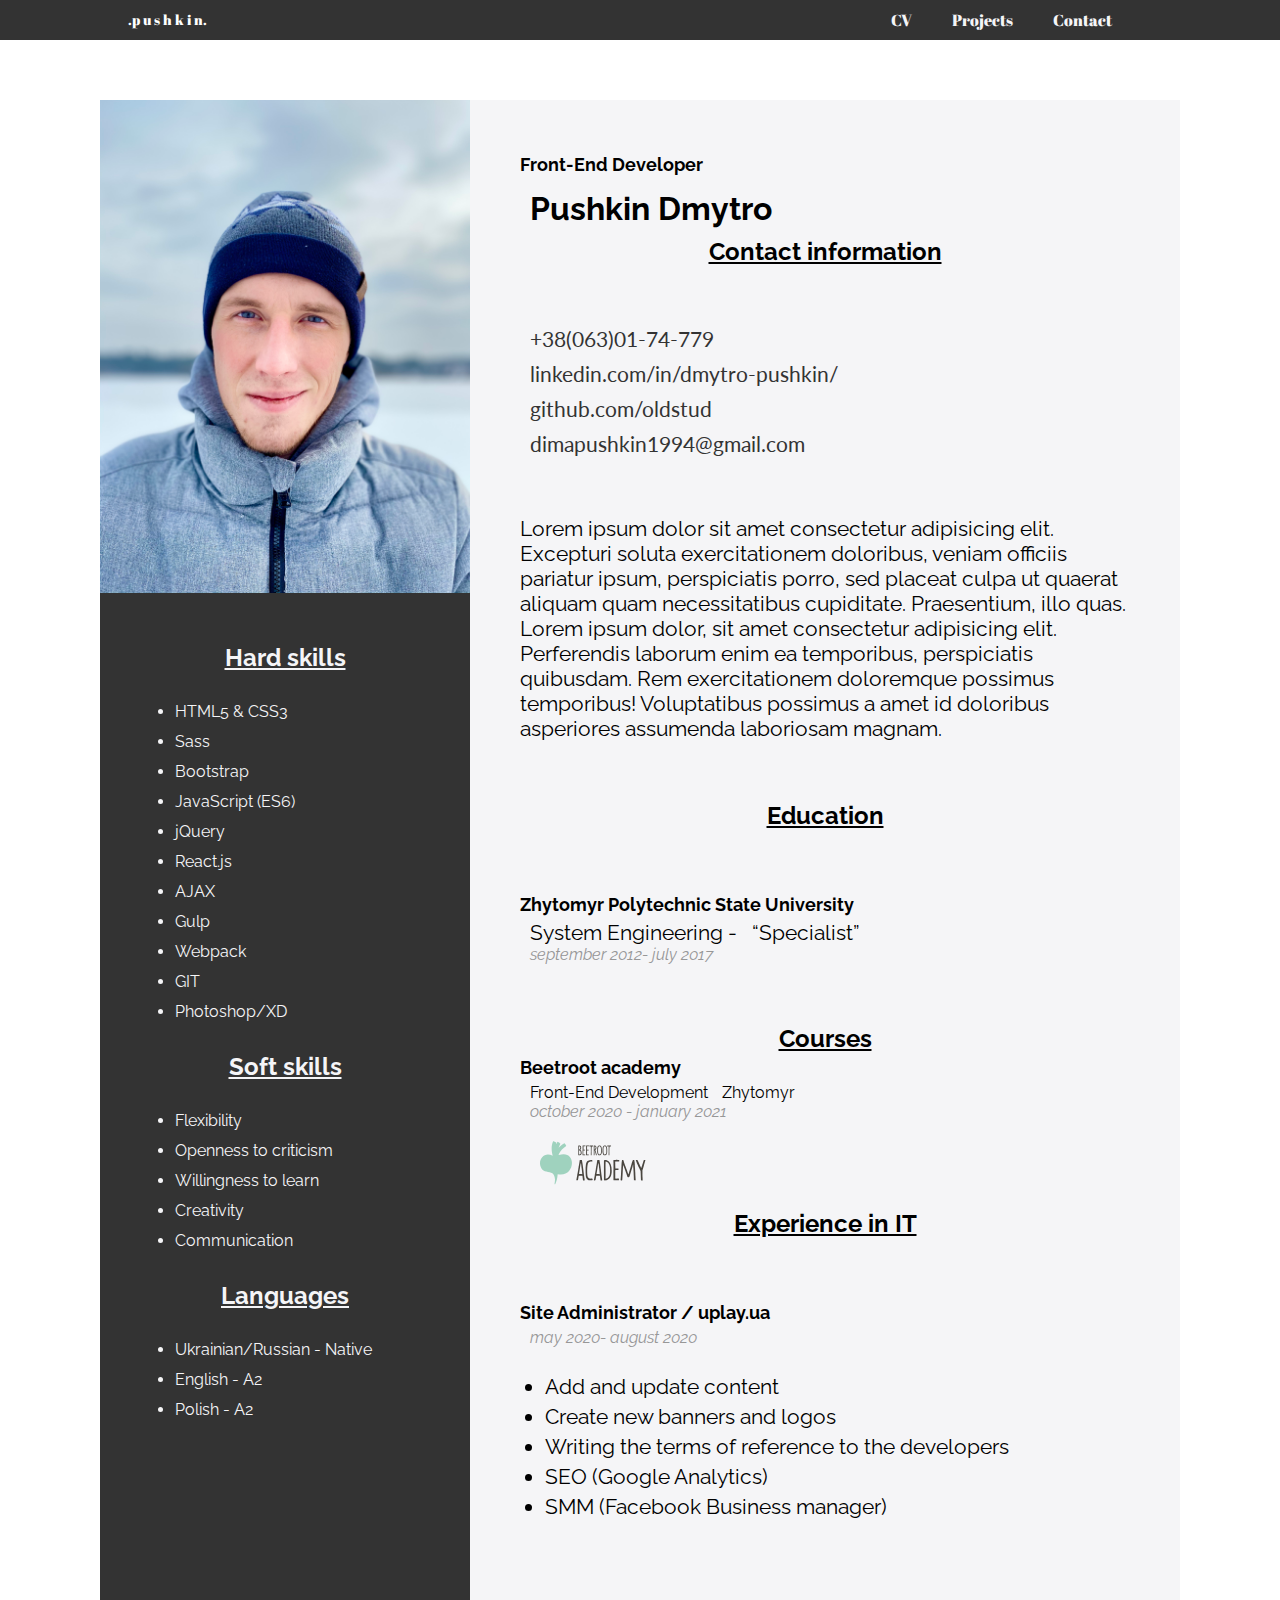
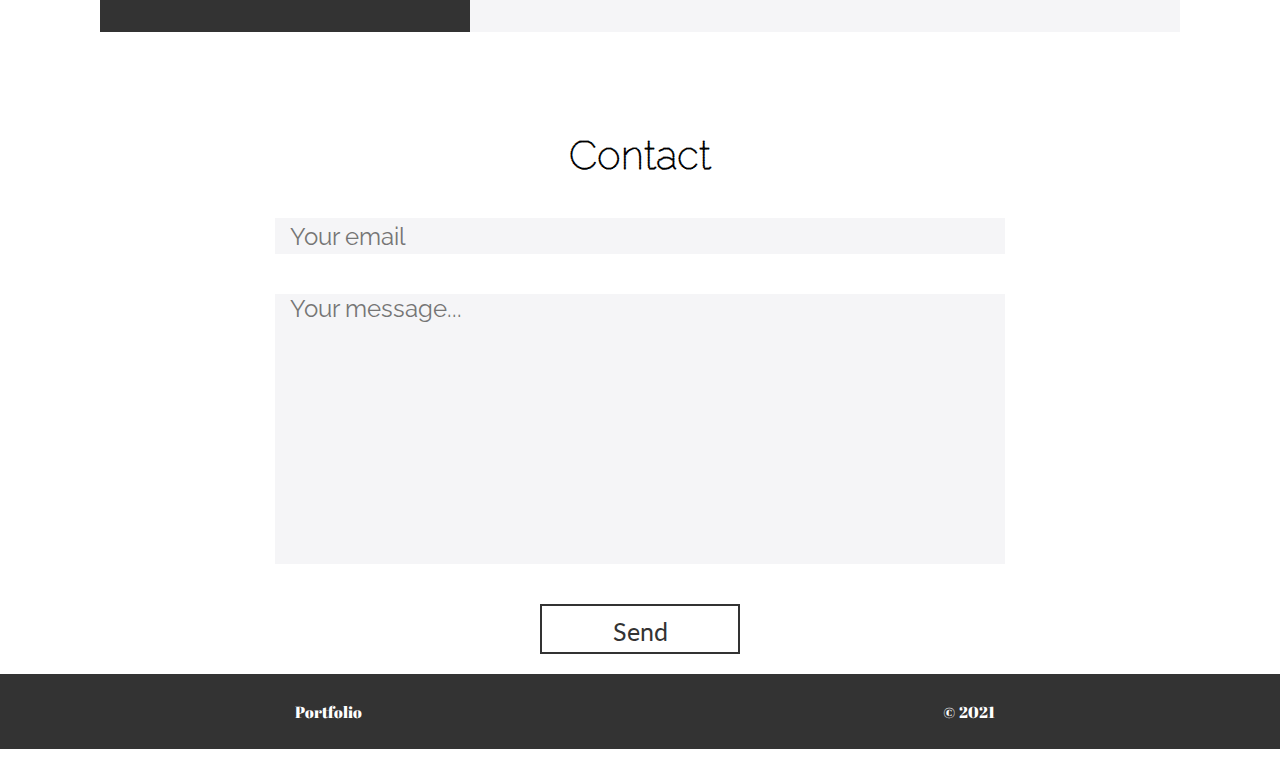
==== index.html @ aed8c4df "small update" ====
<!DOCTYPE html>
<html lang="en">

<head>
    <meta charset="UTF-8">
    <meta name="viewport" content="width=device-width, initial-scale=1.0">
    <link rel="stylesheet" href="./styles/styles.css">
    <link rel="stylesheet" href="./styles/adaptive.css">
    <link rel="preconnect" href="https://fonts.gstatic.com">
    <link
        href="https://fonts.googleapis.com/css2?family=Abril+Fatface&family=Raleway+Dots&family=Raleway:wght@400;500;700&family=Lato&family=Imbue:wght@500&display=swap"
        rel="stylesheet">

    <link rel="icon" type="image/png" sizes="16x16" href="img/favicon.png">
    <link rel="stylesheet" href="https://use.fontawesome.com/releases/v5.6.1/css/all.css"
        integrity="sha384-gfdkjb5BdAXd+lj+gudLWI+BXq4IuLW5IT+brZEZsLFm++aCMlF1V92rMkPaX4PP" crossorigin="anonymous">


    <title>Portfolio poject by Pushkin</title>
</head>

<body>

    <header id="header">
        <a href="#header" id="header__logo">.p u s h k i n.</a>

        <nav id="header__navigation">
            <a href="#cv" class="nav">CV</a>
            <a href="javascript:void(0)" id="project_link" class="nav">Projects</a>
            <a href="#message" class="nav">Contact</a>
        </nav>
    </header>

    <main>
        <div id="wrap_projects">
            <div id="modal_projects">
                <i class="fas fa-times" id="close_icon"></i>
                <div class="slideshow-container">

                    <!-- Full-width images with number and caption text -->
                    <div class="mySlides fade">
                        <div class="numbertext">1 / 3</div>
                        <a href="filmoogle.blabla">
                            <div class="slide_wrap first_sl"><span id="filmoogle">FILMOOGLE</span></div>
                        </a>
                        <div class="text">Tags: Html,CSS,JavaScript,AJAX</div>
                    </div>

                    <div class="mySlides fade">
                        <div class="numbertext">2 / 3</div>
                        <div class="slide_wrap">Coming soon</div>
                        <div class="text">Tags: React.js</div>
                    </div>

                    <div class="mySlides fade">
                        <div class="numbertext">3 / 3</div>
                        <div class="slide_wrap">Coming soon</div>
                        <div class="text">Tags: React.js</div>
                    </div>

                    <!-- Next and previous buttons -->
                    <a class="prev" onclick="plusSlides(-1)">&#10094;</a>
                    <a class="next" onclick="plusSlides(1)">&#10095;</a>
                </div>
                <br>

                <!-- The dots/circles -->
                <div style="text-align:center">
                    <span class="dot" onclick="currentSlide(1)"></span>
                    <span class="dot" onclick="currentSlide(2)"></span>
                    <span class="dot" onclick="currentSlide(3)"></span>
                </div>
            </div>
        </div>
        <div class="wrap">
            <div class="wrap__left">
                <img src="/img/main_photo_winter.JPG" alt="my_photo" id="main_photo">
                <div class="wrap__skill_container">
                    <h3>Hard skills</h3>
                    <ul>
                        <li>HTML5 & CSS3</li>
                        <li>Sass</li>
                        <li>Bootstrap</li>
                        <li>JavaScript (ES6)</li>
                        <li>jQuery</li>
                        <li>React.js</li>
                        <li>AJAX</li>
                        <li>Gulp</li>
                        <li>Webpack</li>
                        <li>GIT</li>
                        <li>Photoshop/XD</li>
                    </ul>
                    <h3>Soft skills</h3>
                    <ul>
                        <li>Flexibility</li>
                        <li>Openness to criticism</li>
                        <li>Willingness to learn</li>
                        <li>Creativity</li>
                        <li>Communication</li>
                    </ul>
                    <h3>Languages</h3>
                    <ul>
                        <li>Ukrainian/Russian - Native</li>
                        <li>English - A2</li>
                        <li>Polish - A2</li>
                    </ul>
                </div>
            </div>
            <div class="wrap__right" id="cv">
                <h4>Front-End Developer</h4>
                <h1>Pushkin Dmytro</h1>
                <h3>Contact information</h3>
                <div class="right_container">
                    <a href="tel: +380630174779>"><i class="fas fa-phone"></i> +38(063)01-74-779</a>
                    <a href="https://www.linkedin.com/in/dmytro-pushkin/"><i class="fab fa-linkedin"></i>
                        linkedin.com/in/dmytro-pushkin/</a>
                    <a href="https://github.com/oldstud"><i class="fab fa-github"></i> github.com/oldstud</a>
                    <a href="mailto:dimapushkin1994@gmail.com"><i class="far fa-envelope"></i>
                        dimapushkin1994@gmail.com</a>
                </div>
                <div class="right_container">Lorem ipsum dolor sit amet consectetur adipisicing elit. Excepturi
                    soluta exercitationem doloribus, veniam officiis pariatur ipsum, perspiciatis porro, sed placeat
                    culpa ut quaerat aliquam quam necessitatibus cupiditate. Praesentium, illo quas. Lorem ipsum dolor,
                    sit amet consectetur adipisicing elit. Perferendis laborum enim ea temporibus, perspiciatis
                    quibusdam. Rem exercitationem doloremque possimus temporibus! Voluptatibus possimus a amet id
                    doloribus asperiores assumenda laboriosam magnam.
                </div>
                <h3>Education</h3>
                <div class="right_container">
                    <h4>Zhytomyr Polytechnic State University</h4>
                    <span>System Engineering -</span>
                    <span>“Specialist”</span>
                    <span class="grey_italic">september 2012- july 2017</span>

                </div>
                <h3>Courses</h3>
                <div class="right_italic">
                    <h4>Beetroot academy</h4>
                    <span>Front-End Development</span>
                    <span>Zhytomyr</span>
                    <span class="grey_italic">october 2020 - january 2021 </span>
                    <img src="/img/academy_logo.svg" id="academy_logo" alt="academy_logo">
                </div>
                <h3>Experience in IT</h3>
                <div class="right_container">
                    <h4>Site Administrator / uplay.ua</h4>
                    <span class="grey_italic">may 2020- august 2020</span>
                    <ul>
                        <li>Add and update content</li>
                        <li>Create new banners and logos</li>
                        <li>Writing the terms of reference to the developers</li>
                        <li>SEO (Google Analytics)</li>
                        <li>SMM (Facebook Business manager)</li>
                    </ul>


                </div>
            </div>


        </div>
        <div class="wrap contact_info" id="contact">
            <h2 id="message">Contact</h2>
            <form id="my-form" action="https://formspree.io/f/xbjpwdgb" method="POST">
                <input type="email" name="email" placeholder="Your email">
                <textarea name="message" cols="30" rows="10" placeholder="Your message..."></textarea>
                <button id="my-form-button">Send</button>
                <p id="my-form-status"></p>
            </form>
        </div>
    </main>
    <footer><span>Portfolio</span> <span>© 2021</span></footer>
    <script src="main_script.js"></script>
    <script src="modal_window.js"></script>
    <script src="slider.js"></script>
</body>

</html>
---- styles/styles.css ----
*{
    padding: 0;
    margin: 0;
    box-sizing: border-box;
    
}
html, body {
    height:100%;
    width: 100%;
    scroll-behavior: smooth;
    
}

/* default options: */
button{
	background: none;
	color: inherit;
	border: none;
	padding: 0;
	font: inherit;
	cursor: pointer;    
	outline: inherit;
}
.right_container>a{
    font-family: 'Lato', sans-serif;
    width: fit-content;
    margin: 10px;
}
.right_container>a:hover{
    transform: scale(1.1);
}
a{
    display: block;
    text-decoration: none;
    color: #333333;
}

/* font-family: 'Abril Fatface', cursive;
font-family: 'Raleway', sans-serif;
font-family: 'Raleway Dots', cursive; */



/* header */
#header{
    position: fixed;
    width: 100%;
    height: 40px;
    background-color: #333333;
    display: flex;
    justify-content: space-between;
    font-family: 'Abril Fatface', cursive;
    color: #f5f5f7;
}
#header__logo{
    margin-left: 10%;
   height: 40px;
    line-height: 40px;
    font-size: 14px;
    color: #ffffff;
}
#header__navigation{
    display: flex;
    justify-content: space-around;
    align-items: center;
    color:#ffffff ;
    display: flex;
    padding-right: 10%;
}
.nav{
    padding-right: 40px;
    color: #f5f5f7;
}
.nav:hover{
    color: #ffffff;
}

/* main */
main{
    min-height: 100%;
  font-family: 'Raleway', sans-serif;
}
#main_photo{
    max-width:370px;
}

.wrap{
    width: 100%;
 padding: 100px 100px 0 100px;
    display: flex;
  
}
.wrap__left{
    display: flex;
    flex-direction: column;
    background-color: #333333;
    color: #f5f5f7;
}
.wrap__skill_container{
    padding: 50px; 
}
h3{
    font-size: 24px;
    text-align: center;
    text-decoration: underline;
}
ul{
   margin: 25px;
 line-height: 30px;
}
.wrap__right{
    background-color: #f5f5f7;
    width: 100%;
    padding: 50px;
}
h1{
    margin: 10px;
}
h4{
    font-size: 18px;
    line-height: 30px;
}
.right_container{
    margin-top:  60px;
    margin-bottom:  60px;
    font-size: 21px;
}
.grey_italic{
    color: #979797;
    font-style: italic;
    display: block;
    font-size: 16px;
}
span{
    margin-left: 10px;
}
#academy_logo{
    margin:20px;
}
h2{
    font-family: 'Raleway Dots', cursive; 
    font-size: 40px;
}
.contact_info{
    display: flex;
    flex-direction: column;
    justify-content: flex-start;
    align-items: center;
}
#my-form{
    display: flex;
    flex-direction: column;
    width: 75%;
}
input[type="email"],textarea{
    border: none; 
    background: #f5f5f7;
    outline: none; 
    color: #333333; 
    font-size: 24px;
    }
input[type="email"],textarea::placeholder{
        padding-left: 15px;
        font-family: 'Raleway', sans-serif;
    }
input[type="email"]{
    margin:40px 40px 0 40px;
    height: 36px;
}

textarea {
    margin: 40px;   
    resize: none;
 }
 
 button{    
    margin: 0 auto 20px auto;
    width: 200px;
    height: 50px;
    line-height: 50px;
    font-size: 25px;
    font-family: 'Lato', sans-serif;
     border: 2px solid #333333;
    z-index: 55;
    color:#333333;
   position: relative;
    
 }
 button:after{
    position: absolute;
    content: "";
    top: 0;
    left: 0;
    width: 0;
    height: 100%;
    background: #006400;
    transition: all .35s;
    z-index: -5;
  }
  button:hover{
      color: #f2f2f2;
  }
  button:hover:after{
    width: 101%;
   
  }
 /* modal */
 #wrap_projects{
    display: none;
    position: fixed;
    width: 100%;
    height: 100%;
    background-color: rgba(0, 0, 0, 0.9);
    overflow: hidden;
 }

 .fa-times{
     position: absolute;
     right: -40px;
     top: -40px;
     align-self: flex-end;
     font-size: 36px;
     color: #ffffff;    
 }
 #close_icon:hover{
     transform: scale(1.2);
 }
 #modal_projects{
     position: relative;
     margin:10% 20% auto 20%;
     
     max-width: 900px;
     min-height: 300px;  
 }

 /* slider styles */

  /* Slideshow container */
.slideshow-container {
    max-width: 800px;
    position: relative;
    margin: auto;
  }
  
  /* Hide the images by default */
  .mySlides {
    display: none;
  }
  
  /* Next & previous buttons */
  .prev, .next {
    cursor: pointer;
    position: absolute;
    top: 50%;
    width: auto;
    margin-top: -22px;
    padding: 16px;
    color: white;
    font-weight: bold;
    font-size: 18px;
    transition: 0.6s ease;
    border-radius: 0 3px 3px 0;
    user-select: none;
  }
  
  /* Position the "next button" to the right */
  .next {
    right: 0;
    border-radius: 3px 0 0 3px;
  }
  
  /* On hover, add a black background color with a little bit see-through */
  .prev:hover, .next:hover {
    background-color: rgba(0,0,0,0.8);
  }
  
  /* Caption text */
  .text {
    color: #f2f2f2;
    font-size: 15px;
    padding: 8px 12px;
    position: absolute;
    bottom: 8px;
    width: 100%;
    text-align: center;
  }
  
  /* Number text (1/3 etc) */
  .numbertext {
    color: #f2f2f2;
    font-size: 12px;
    padding: 8px 12px;
    position: absolute;
    top: 0;
  }
  
  /* The dots/bullets/indicators */
  .dot {
    cursor: pointer;
    height: 15px;
    width: 15px;
    margin: 0 2px;
    background-color: #bbb;
    border-radius: 50%;
    display: inline-block;
    transition: background-color 0.6s ease;
  }
  
  .active, .dot:hover {
    background-color: #717171;
  }
  
  /* Fading animation */
  .fade {
    -webkit-animation-name: fade;
    -webkit-animation-duration: 1.5s;
    animation-name: fade;
    animation-duration: 1.5s;
  }
  
  @-webkit-keyframes fade {
    from {opacity: .4}
    to {opacity: 1}
  }
  
  @keyframes fade {
    from {opacity: .4}
    to {opacity: 1}
  }
  .slide_wrap{
      display: flex;
      justify-content: center;
      align-items: center;
      width: 100%;
      height: 300px;
      background-color: salmon;
      font-family: 'Raleway Dots', cursive;
      font-size: 36px;
  }
  #filmoogle{
  font-family: 'Imbue', serif;
  color: #ffffff;
  transition: all 1s linear 0s;
 
  
  }
  #filmoogle:hover{
      color: red;
      transform: scale(2);
    
  }

  .first_sl{
      background-color: #000000;
  }

  /* footer */
  footer{
      display: flex;
      justify-content: space-around;
      align-items: center;
width: 100%;
    height: 75px;
    background-color: #333333;
    color: #ffffff;
    font-family: 'Abril Fatface', cursive;
}
---- styles/adaptive.css ----
@media screen and (max-width:975px){
  
    .wrap{
     
       flex-direction: column;
    }
    #main_photo{
        align-self: center;
        padding-top: 10px;
    }
}
@media screen and (max-width:600px){
   .wrap{
       padding:0;
   }
   #header__logo{
       display: none;
   }
   #header{
justify-content: center;
   }
   #header__navigation{
       padding-right: 0;
   }
} 
@media screen and (max-width:390px){
    #main_photo{
        width:100%;
    }
    .right_container>a{
        font-size: 14px;
    }
}
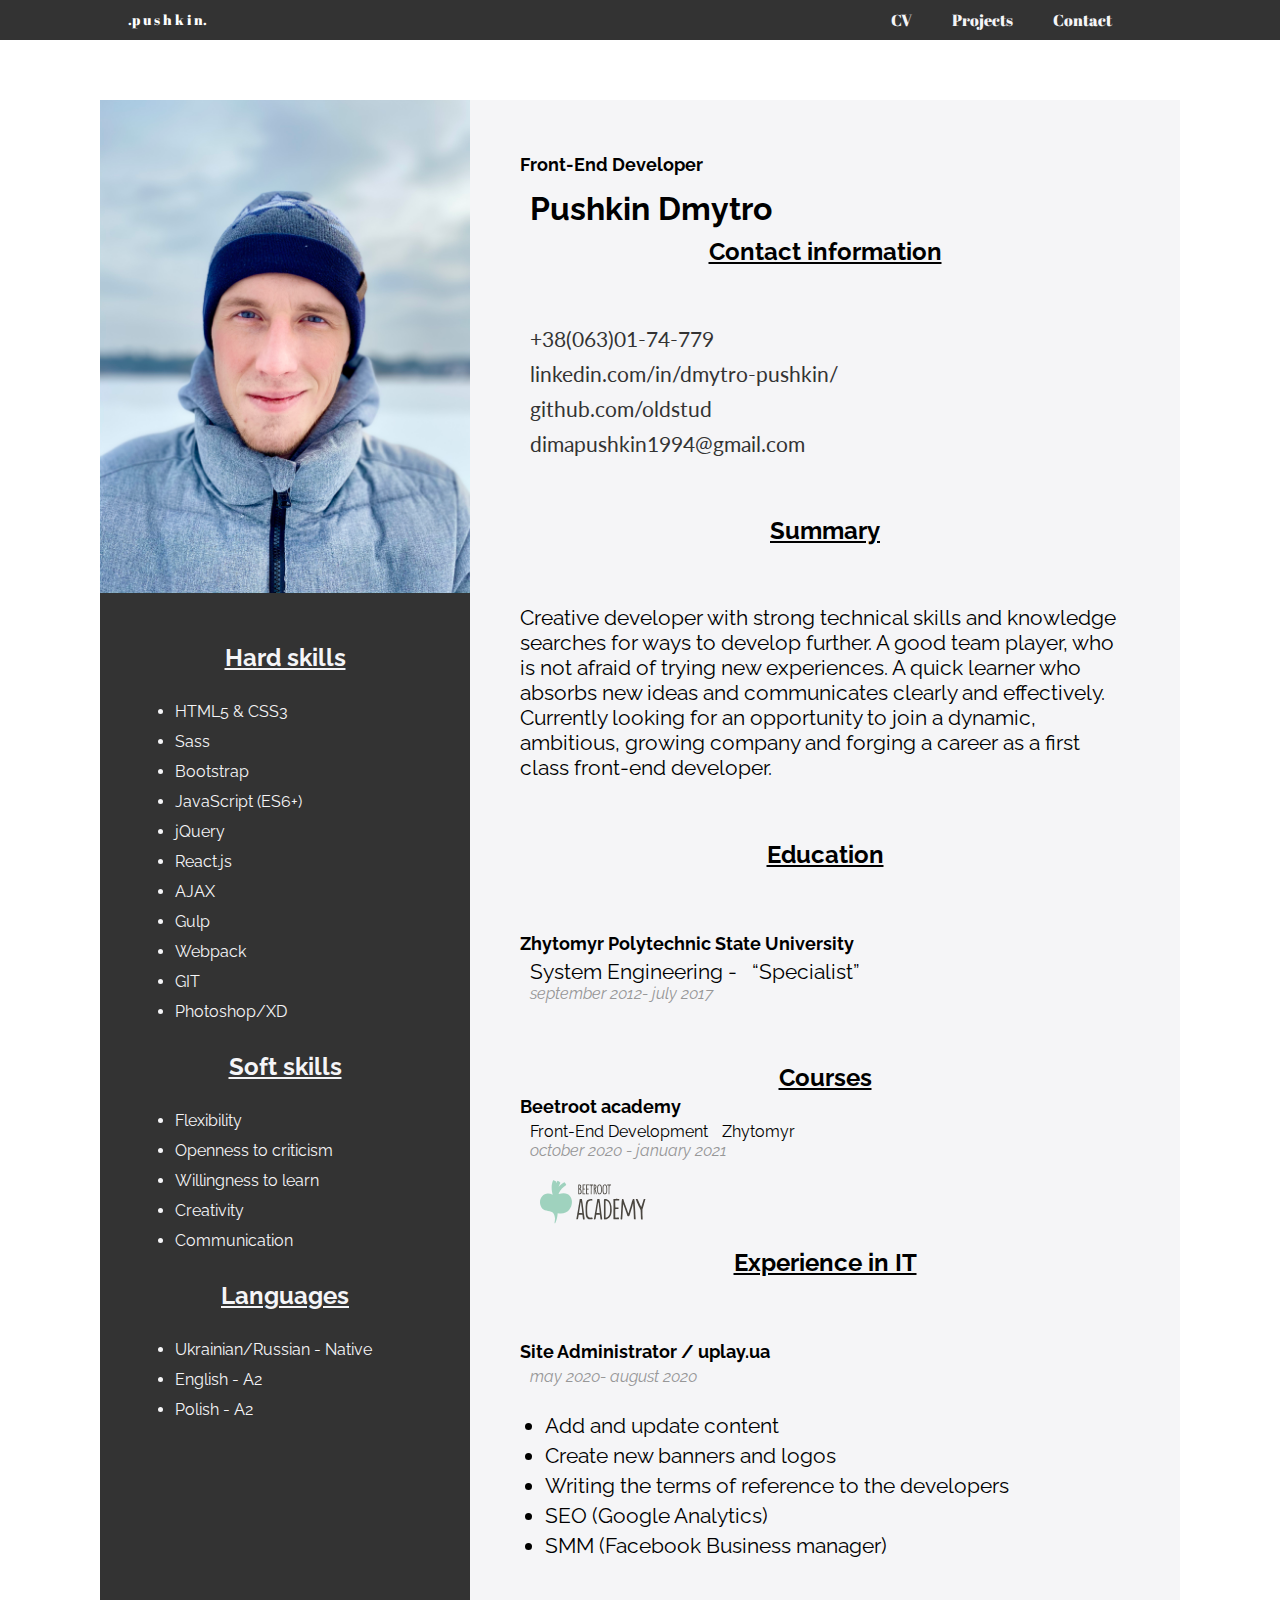
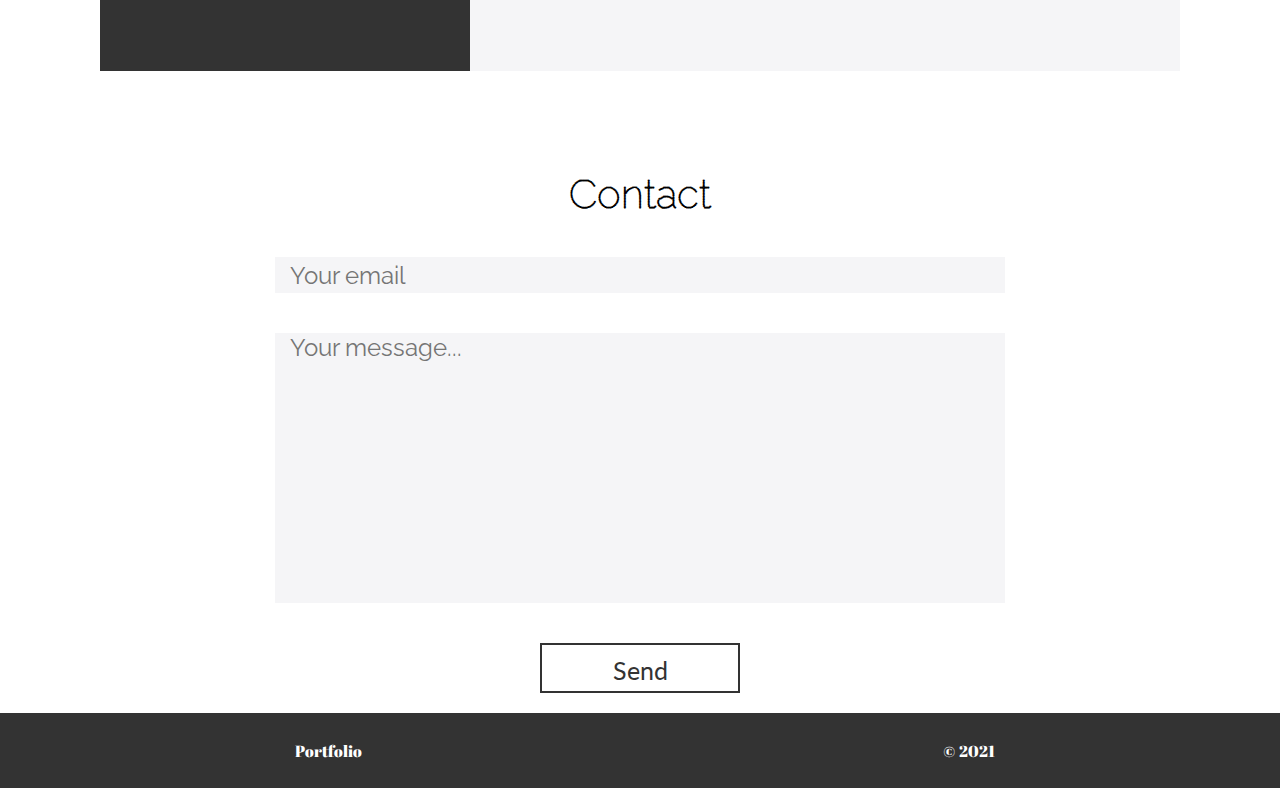
==== commit 80abd113: "add sumary" ====
--- a/index.html
+++ b/index.html
@@ -2,6 +2,15 @@
 <html lang="en">
 
 <head>
+    <!-- Global site tag (gtag.js) - Google Analytics -->
+    <script async src="https://www.googletagmanager.com/gtag/js?id=G-L6M50FFM5T"></script>
+    <script>
+        window.dataLayer = window.dataLayer || [];
+        function gtag() { dataLayer.push(arguments); }
+        gtag('js', new Date());
+
+        gtag('config', 'G-L6M50FFM5T');
+    </script>
     <meta charset="UTF-8">
     <meta name="viewport" content="width=device-width, initial-scale=1.0">
     <link rel="stylesheet" href="./styles/styles.css">
@@ -81,7 +90,7 @@
                         <li>HTML5 & CSS3</li>
                         <li>Sass</li>
                         <li>Bootstrap</li>
-                        <li>JavaScript (ES6)</li>
+                        <li>JavaScript (ES6+)</li>
                         <li>jQuery</li>
                         <li>React.js</li>
                         <li>AJAX</li>
@@ -118,12 +127,13 @@
                     <a href="mailto:dimapushkin1994@gmail.com"><i class="far fa-envelope"></i>
                         dimapushkin1994@gmail.com</a>
                 </div>
-                <div class="right_container">Lorem ipsum dolor sit amet consectetur adipisicing elit. Excepturi
-                    soluta exercitationem doloribus, veniam officiis pariatur ipsum, perspiciatis porro, sed placeat
-                    culpa ut quaerat aliquam quam necessitatibus cupiditate. Praesentium, illo quas. Lorem ipsum dolor,
-                    sit amet consectetur adipisicing elit. Perferendis laborum enim ea temporibus, perspiciatis
-                    quibusdam. Rem exercitationem doloremque possimus temporibus! Voluptatibus possimus a amet id
-                    doloribus asperiores assumenda laboriosam magnam.
+                <h3>Summary</h3>
+                <div class="right_container">Creative developer with strong technical skills and knowledge searches for
+                    ways to develop further.
+                    A good team player, who is not afraid of trying new experiences. A quick learner who absorbs new
+                    ideas and communicates clearly and
+                    effectively. Currently looking for an opportunity to join a dynamic, ambitious, growing
+                    company and forging a career as a first class front-end developer.
                 </div>
                 <h3>Education</h3>
                 <div class="right_container">
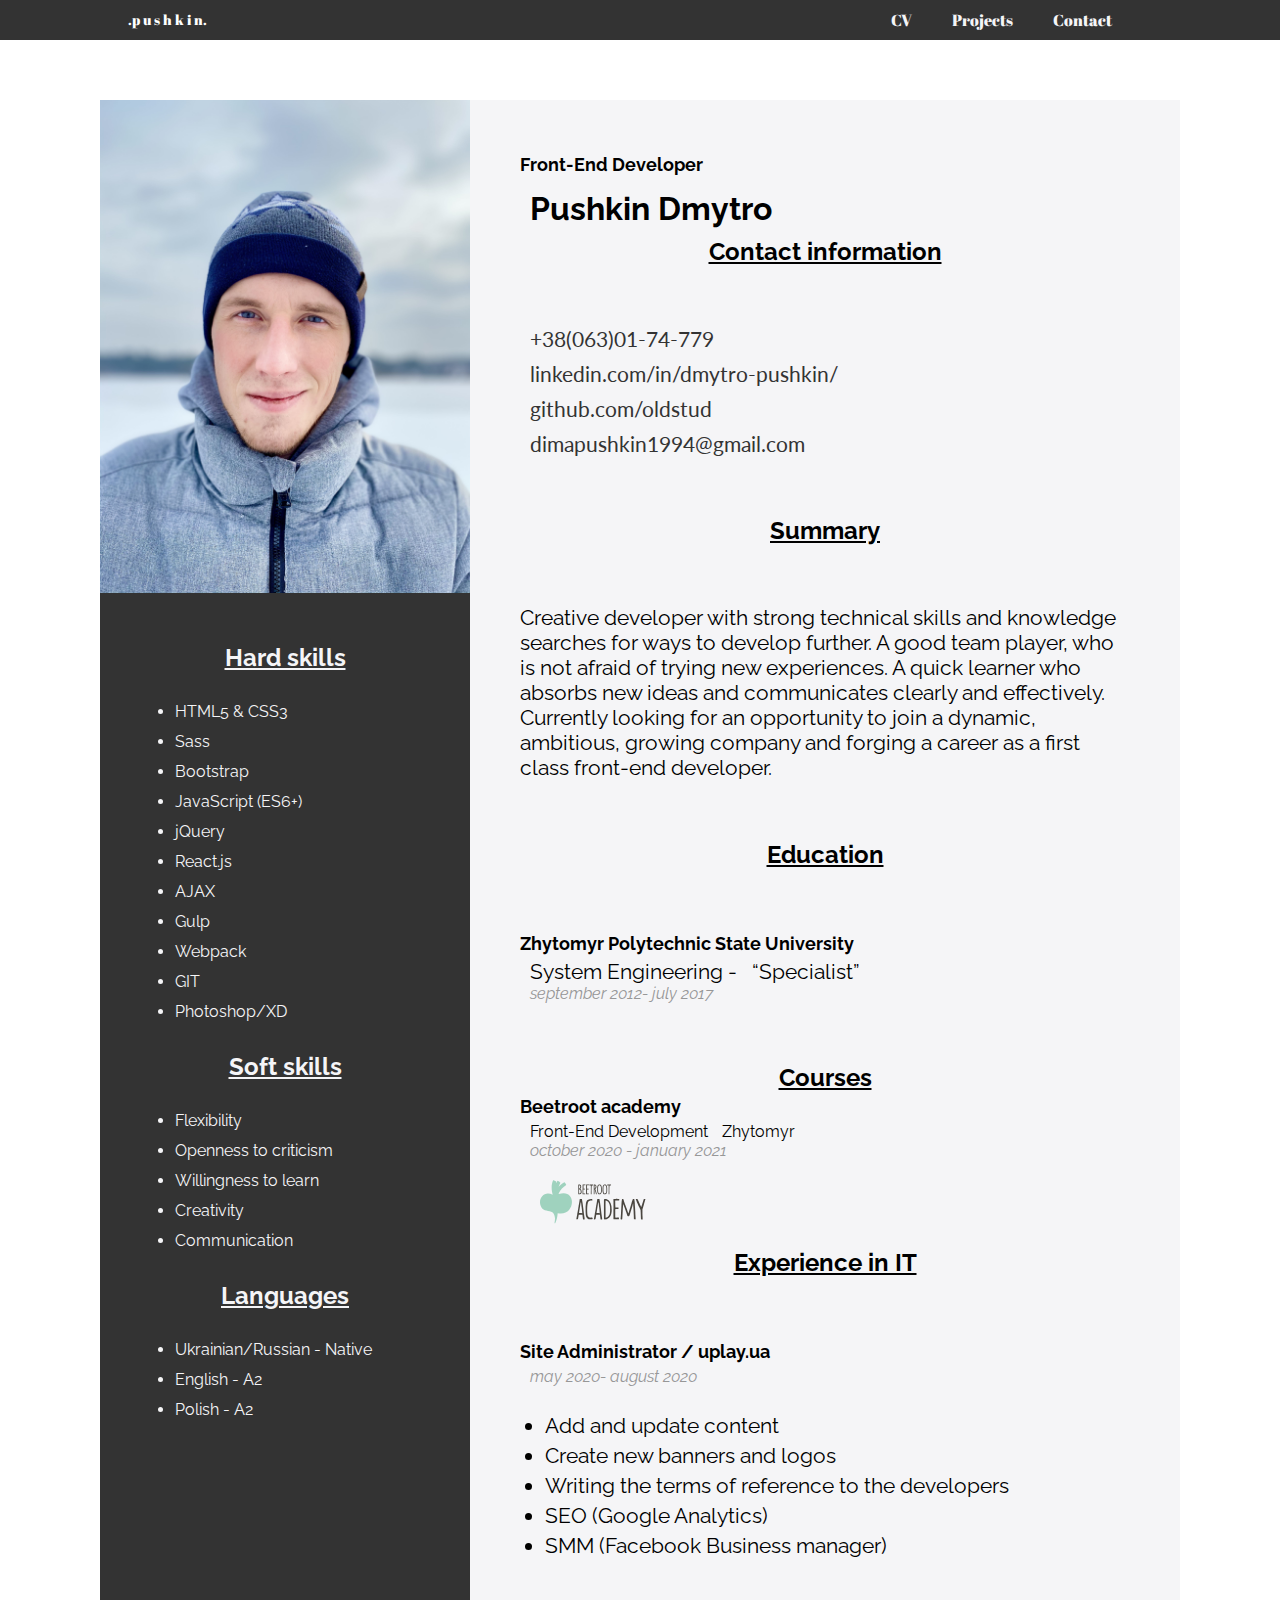
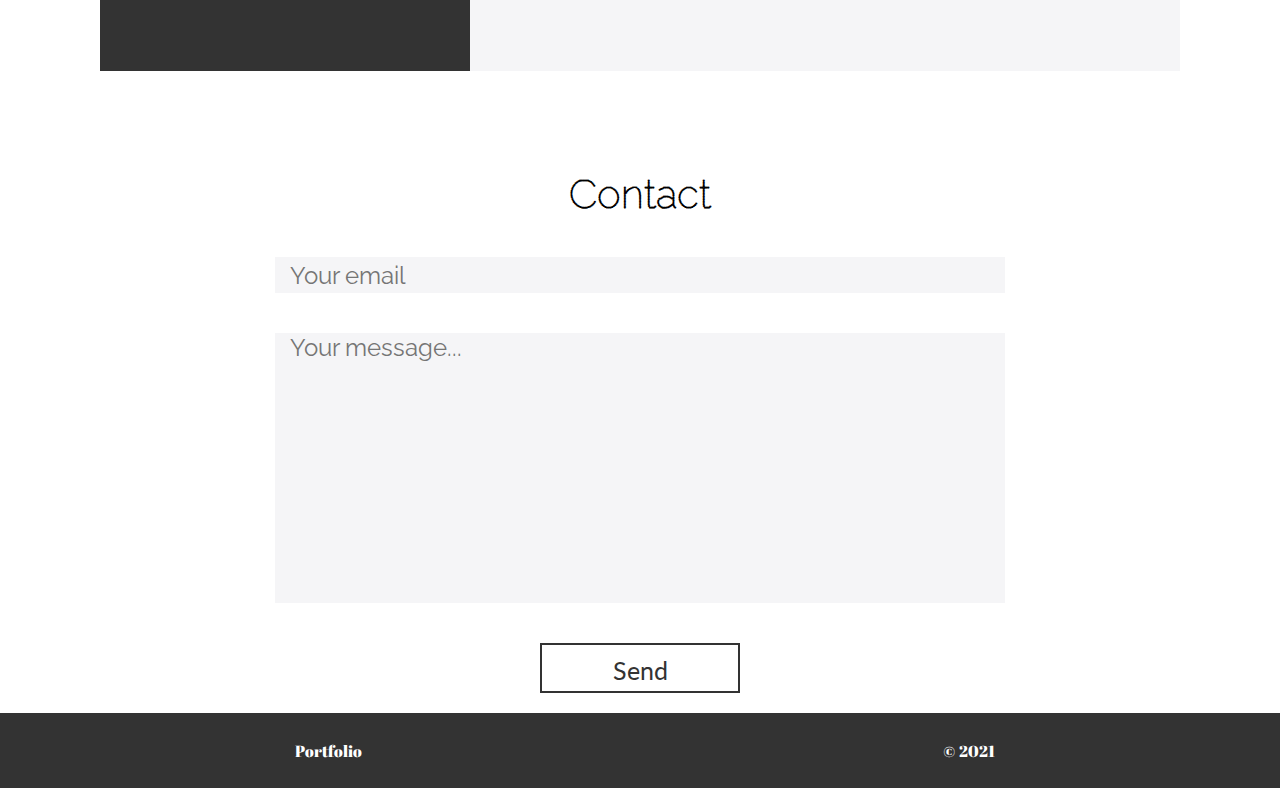
==== commit 2bec42c7: "change projects" ====
--- a/index.html
+++ b/index.html
@@ -48,23 +48,36 @@
 
                     <!-- Full-width images with number and caption text -->
                     <div class="mySlides fade">
-                        <div class="numbertext">1 / 3</div>
-                        <a href="filmoogle.blabla">
+                        <div class="numbertext">1 / 4</div>
+                        <a href="https://oldstud.github.io/profile_app/">
+                            <div class="slide_wrap second_sl"><span id="blog">BLOG.</span></div>
+                        </a>
+                        <div class="text">Tags: React app</div>
+                    </div>
+
+                    <div class="mySlides fade">
+                        <div class="numbertext">2 / 4</div>
+                        <a href="https://oldstud.github.io/digitalproject/">
+                            <div class="slide_wrap third_slide">
+                                Digital Project
+                            </div>
+                        </a>
+                        <div class="text"> Tags:Html,CSS,JavaScript</div>
+                    </div>
+                    <div class="mySlides fade">
+                        <div class="numbertext">3 / 4</div>
+                        <a href="https://oldstud.github.io/task-manager/">
+                            <div class="slide_wrap task">Task Manager ⏰</div>
+                        </a>
+                        <div class="text">Tags: Pure JavaScript</div>
+                    </div>
+
+                    <div class="mySlides fade">
+                        <div class="numbertext">4 / 4</div>
+                        <a href="https://oldstud.github.io/filmoogle.github.io/">
                             <div class="slide_wrap first_sl"><span id="filmoogle">FILMOOGLE</span></div>
                         </a>
                         <div class="text">Tags: Html,CSS,JavaScript,AJAX</div>
-                    </div>
-
-                    <div class="mySlides fade">
-                        <div class="numbertext">2 / 3</div>
-                        <div class="slide_wrap">Coming soon</div>
-                        <div class="text">Tags: React.js</div>
-                    </div>
-
-                    <div class="mySlides fade">
-                        <div class="numbertext">3 / 3</div>
-                        <div class="slide_wrap">Coming soon</div>
-                        <div class="text">Tags: React.js</div>
                     </div>
 
                     <!-- Next and previous buttons -->
@@ -78,6 +91,7 @@
                     <span class="dot" onclick="currentSlide(1)"></span>
                     <span class="dot" onclick="currentSlide(2)"></span>
                     <span class="dot" onclick="currentSlide(3)"></span>
+                    <span class="dot" onclick="currentSlide(4)"></span>
                 </div>
             </div>
         </div>
--- a/styles/styles.css
+++ b/styles/styles.css
@@ -1,7 +1,9 @@
+
 *{
     padding: 0;
     margin: 0;
-    box-sizing: border-box;
+    -webkit-box-sizing: border-box;
+            box-sizing: border-box;
     
 }
 html, body {
@@ -23,11 +25,15 @@
 }
 .right_container>a{
     font-family: 'Lato', sans-serif;
+    width: -webkit-fit-content;
+    width: -moz-fit-content;
     width: fit-content;
     margin: 10px;
 }
 .right_container>a:hover{
-    transform: scale(1.1);
+    -webkit-transform: scale(1.1);
+        -ms-transform: scale(1.1);
+            transform: scale(1.1);
 }
 a{
     display: block;
@@ -47,8 +53,12 @@
     width: 100%;
     height: 40px;
     background-color: #333333;
-    display: flex;
-    justify-content: space-between;
+    display: -webkit-box;
+    display: -ms-flexbox;
+    display: flex;
+    -webkit-box-pack: justify;
+        -ms-flex-pack: justify;
+            justify-content: space-between;
     font-family: 'Abril Fatface', cursive;
     color: #f5f5f7;
 }
@@ -60,9 +70,14 @@
     color: #ffffff;
 }
 #header__navigation{
-    display: flex;
-    justify-content: space-around;
-    align-items: center;
+    display: -webkit-box;
+    display: -ms-flexbox;
+    display: flex;
+    -ms-flex-pack: distribute;
+        justify-content: space-around;
+    -webkit-box-align: center;
+        -ms-flex-align: center;
+            align-items: center;
     color:#ffffff ;
     display: flex;
     padding-right: 10%;
@@ -87,12 +102,19 @@
 .wrap{
     width: 100%;
  padding: 100px 100px 0 100px;
+    display: -webkit-box;
+    display: -ms-flexbox;
     display: flex;
   
 }
 .wrap__left{
-    display: flex;
-    flex-direction: column;
+    display: -webkit-box;
+    display: -ms-flexbox;
+    display: flex;
+    -webkit-box-orient: vertical;
+    -webkit-box-direction: normal;
+        -ms-flex-direction: column;
+            flex-direction: column;
     background-color: #333333;
     color: #f5f5f7;
 }
@@ -142,14 +164,28 @@
     font-size: 40px;
 }
 .contact_info{
-    display: flex;
-    flex-direction: column;
-    justify-content: flex-start;
-    align-items: center;
+    display: -webkit-box;
+    display: -ms-flexbox;
+    display: flex;
+    -webkit-box-orient: vertical;
+    -webkit-box-direction: normal;
+        -ms-flex-direction: column;
+            flex-direction: column;
+    -webkit-box-pack: start;
+        -ms-flex-pack: start;
+            justify-content: flex-start;
+    -webkit-box-align: center;
+        -ms-flex-align: center;
+            align-items: center;
 }
 #my-form{
-    display: flex;
-    flex-direction: column;
+    display: -webkit-box;
+    display: -ms-flexbox;
+    display: flex;
+    -webkit-box-orient: vertical;
+    -webkit-box-direction: normal;
+        -ms-flex-direction: column;
+            flex-direction: column;
     width: 75%;
 }
 input[type="email"],textarea{
@@ -158,6 +194,22 @@
     outline: none; 
     color: #333333; 
     font-size: 24px;
+    }
+textarea::-webkit-input-placeholder{
+        padding-left: 15px;
+        font-family: 'Raleway', sans-serif;
+    }
+textarea::-moz-placeholder{
+        padding-left: 15px;
+        font-family: 'Raleway', sans-serif;
+    }
+textarea:-ms-input-placeholder{
+        padding-left: 15px;
+        font-family: 'Raleway', sans-serif;
+    }
+textarea::-ms-input-placeholder{
+        padding-left: 15px;
+        font-family: 'Raleway', sans-serif;
     }
 input[type="email"],textarea::placeholder{
         padding-left: 15px;
@@ -194,6 +246,8 @@
     width: 0;
     height: 100%;
     background: #006400;
+    -webkit-transition: all .35s;
+    -o-transition: all .35s;
     transition: all .35s;
     z-index: -5;
   }
@@ -216,14 +270,17 @@
 
  .fa-times{
      position: absolute;
-     right: -40px;
+     right: -1px;
      top: -40px;
-     align-self: flex-end;
+     -ms-flex-item-align: end;
+         align-self: flex-end;
      font-size: 36px;
      color: #ffffff;    
  }
  #close_icon:hover{
-     transform: scale(1.2);
+     -webkit-transform: scale(1.2);
+         -ms-transform: scale(1.2);
+             transform: scale(1.2);
  }
  #modal_projects{
      position: relative;
@@ -258,9 +315,14 @@
     color: white;
     font-weight: bold;
     font-size: 18px;
+    -webkit-transition: 0.6s ease;
+    -o-transition: 0.6s ease;
     transition: 0.6s ease;
     border-radius: 0 3px 3px 0;
-    user-select: none;
+    -webkit-user-select: none;
+       -moz-user-select: none;
+        -ms-user-select: none;
+            user-select: none;
   }
   
   /* Position the "next button" to the right */
@@ -303,6 +365,8 @@
     background-color: #bbb;
     border-radius: 50%;
     display: inline-block;
+    -webkit-transition: background-color 0.6s ease;
+    -o-transition: background-color 0.6s ease;
     transition: background-color 0.6s ease;
   }
   
@@ -328,9 +392,15 @@
     to {opacity: 1}
   }
   .slide_wrap{
+      display: -webkit-box;
+      display: -ms-flexbox;
       display: flex;
-      justify-content: center;
-      align-items: center;
+      -webkit-box-pack: center;
+          -ms-flex-pack: center;
+              justify-content: center;
+      -webkit-box-align: center;
+          -ms-flex-align: center;
+              align-items: center;
       width: 100%;
       height: 300px;
       background-color: salmon;
@@ -340,25 +410,54 @@
   #filmoogle{
   font-family: 'Imbue', serif;
   color: #ffffff;
+  -webkit-transition: all 1s linear 0s;
+  -o-transition: all 1s linear 0s;
   transition: all 1s linear 0s;
  
   
   }
   #filmoogle:hover{
       color: red;
-      transform: scale(2);
-    
-  }
-
-  .first_sl{
+      -webkit-transform: scale(2);
+          -ms-transform: scale(2);
+              transform: scale(2);
+  }
+  .task{
+  
+      background-color: 	#3CB371; 
+font-weight: 800;
+      background-size: contain;
+      background-position: center;
+  }
+  .third_slide{
+      background: url(../img/digPro.png);
+  }
+
+  .first_sl{    
       background-color: #000000;
+  }
+  .second_sl{
+      background-image: url(/img/header.jpg);
+      background-position: center;
+      background-color: #bbb;
+      background-repeat: no-repeat;
+      background-size: 100%;
+  }
+  #blog{
+      color: #ffffff;
+      font-size: 48px;
   }
 
   /* footer */
   footer{
+      display: -webkit-box;
+      display: -ms-flexbox;
       display: flex;
-      justify-content: space-around;
-      align-items: center;
+      -ms-flex-pack: distribute;
+          justify-content: space-around;
+      -webkit-box-align: center;
+          -ms-flex-align: center;
+              align-items: center;
 width: 100%;
     height: 75px;
     background-color: #333333;
--- a/styles/adaptive.css
+++ b/styles/adaptive.css
@@ -1,28 +1,44 @@
+
+
 @media screen and (max-width:975px){
-  
+    
     .wrap{
-     
-       flex-direction: column;
+    
+    -webkit-box-orient: vertical;
+    
+    -webkit-box-direction: normal;
+    
+        -ms-flex-direction: column;
+    
+            flex-direction: column;
     }
     #main_photo{
-        align-self: center;
+        -ms-flex-item-align: center;
+            -ms-grid-row-align: center;
+            align-self: center;
         padding-top: 10px;
     }
 }
 @media screen and (max-width:600px){
-   .wrap{
-       padding:0;
-   }
-   #header__logo{
-       display: none;
-   }
-   #header{
-justify-content: center;
-   }
-   #header__navigation{
-       padding-right: 0;
-   }
+.wrap{
+    padding:0;
+}
+#header__logo{
+    display: none;
+}
+#header{
+-webkit-box-pack: center;
+    -ms-flex-pack: center;
+        justify-content: center;
+}
+#header__navigation{
+    padding-right: 0;
+}
+#modal_projects{
+    margin: 15% 10px 0 10px;
+        }
 } 
+
 @media screen and (max-width:390px){
     #main_photo{
         width:100%;
@@ -30,6 +46,15 @@
     .right_container>a{
         font-size: 14px;
     }
+    #filmoogle:hover{
+        
+        -webkit-transform: scale(1.5);
+        
+            -ms-transform: scale(1.5);
+        
+                transform: scale(1.5);
+    
+    }
+  
 }
 
-
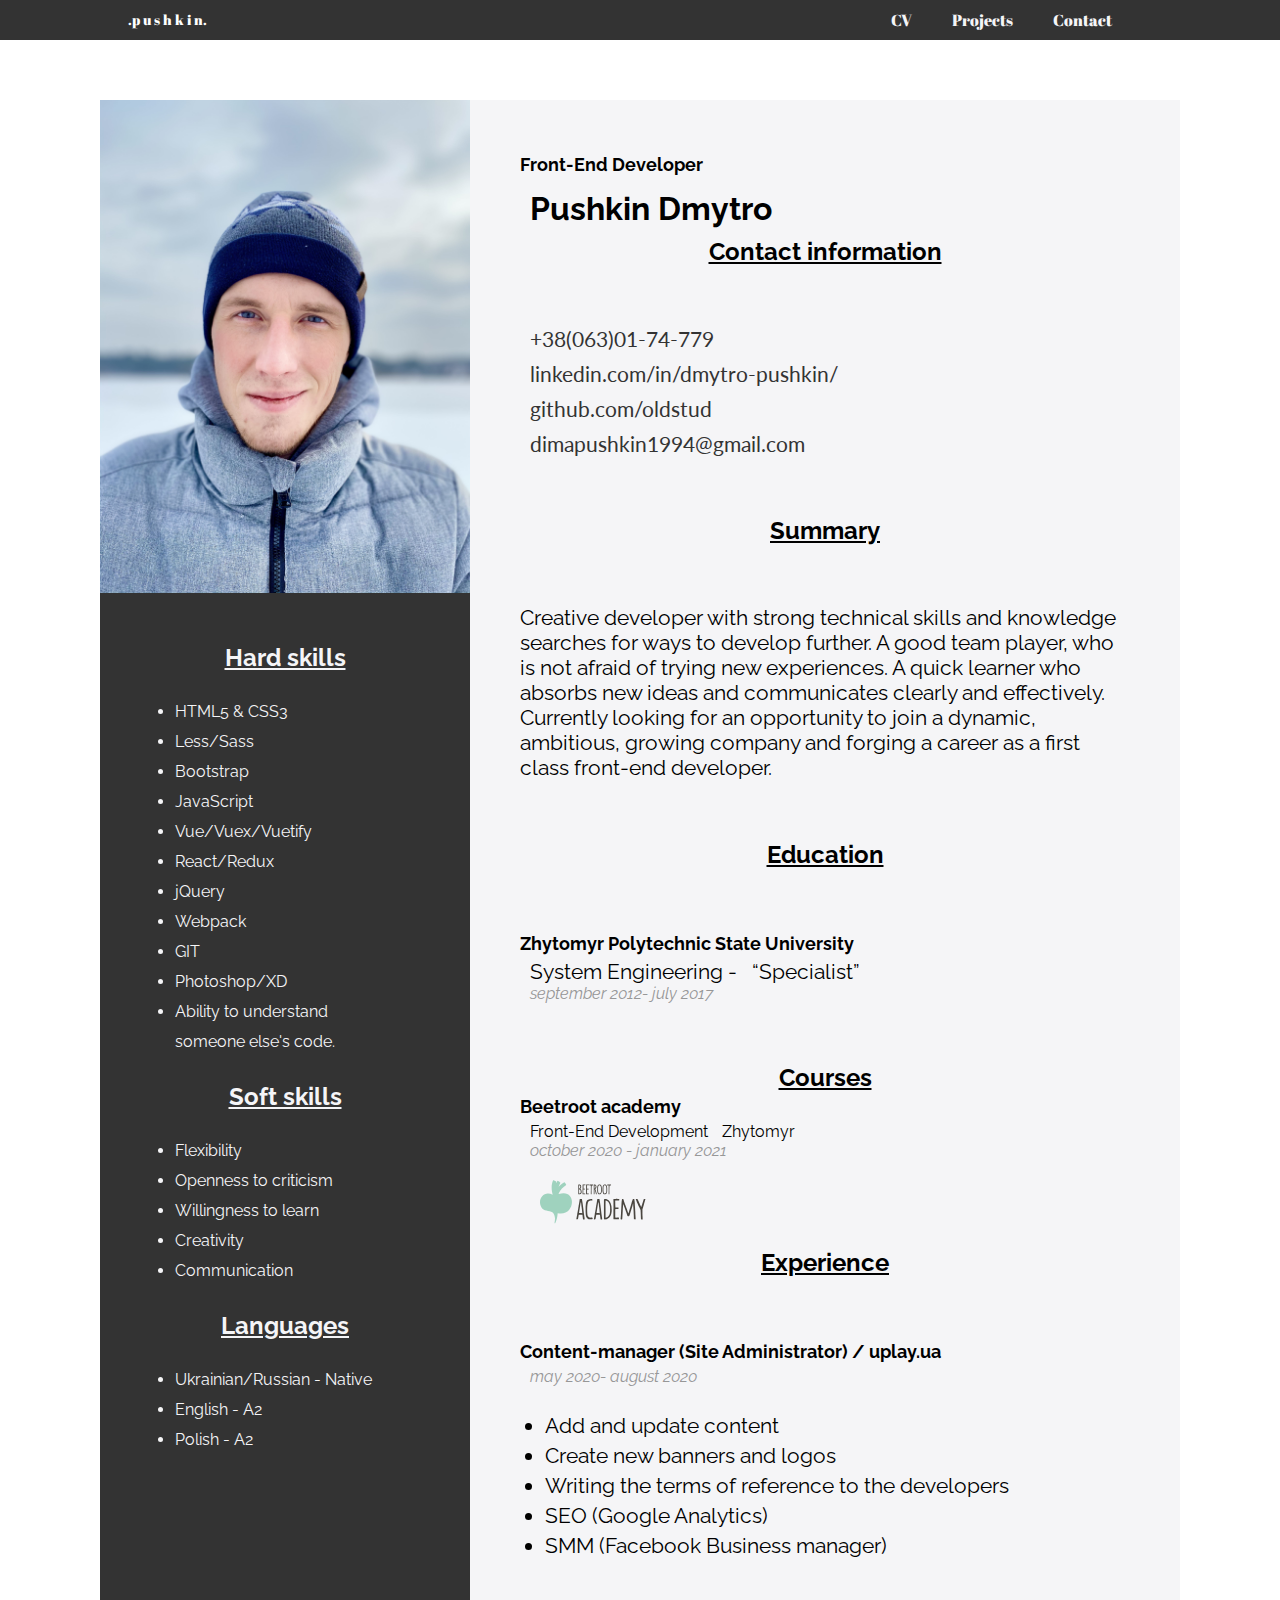
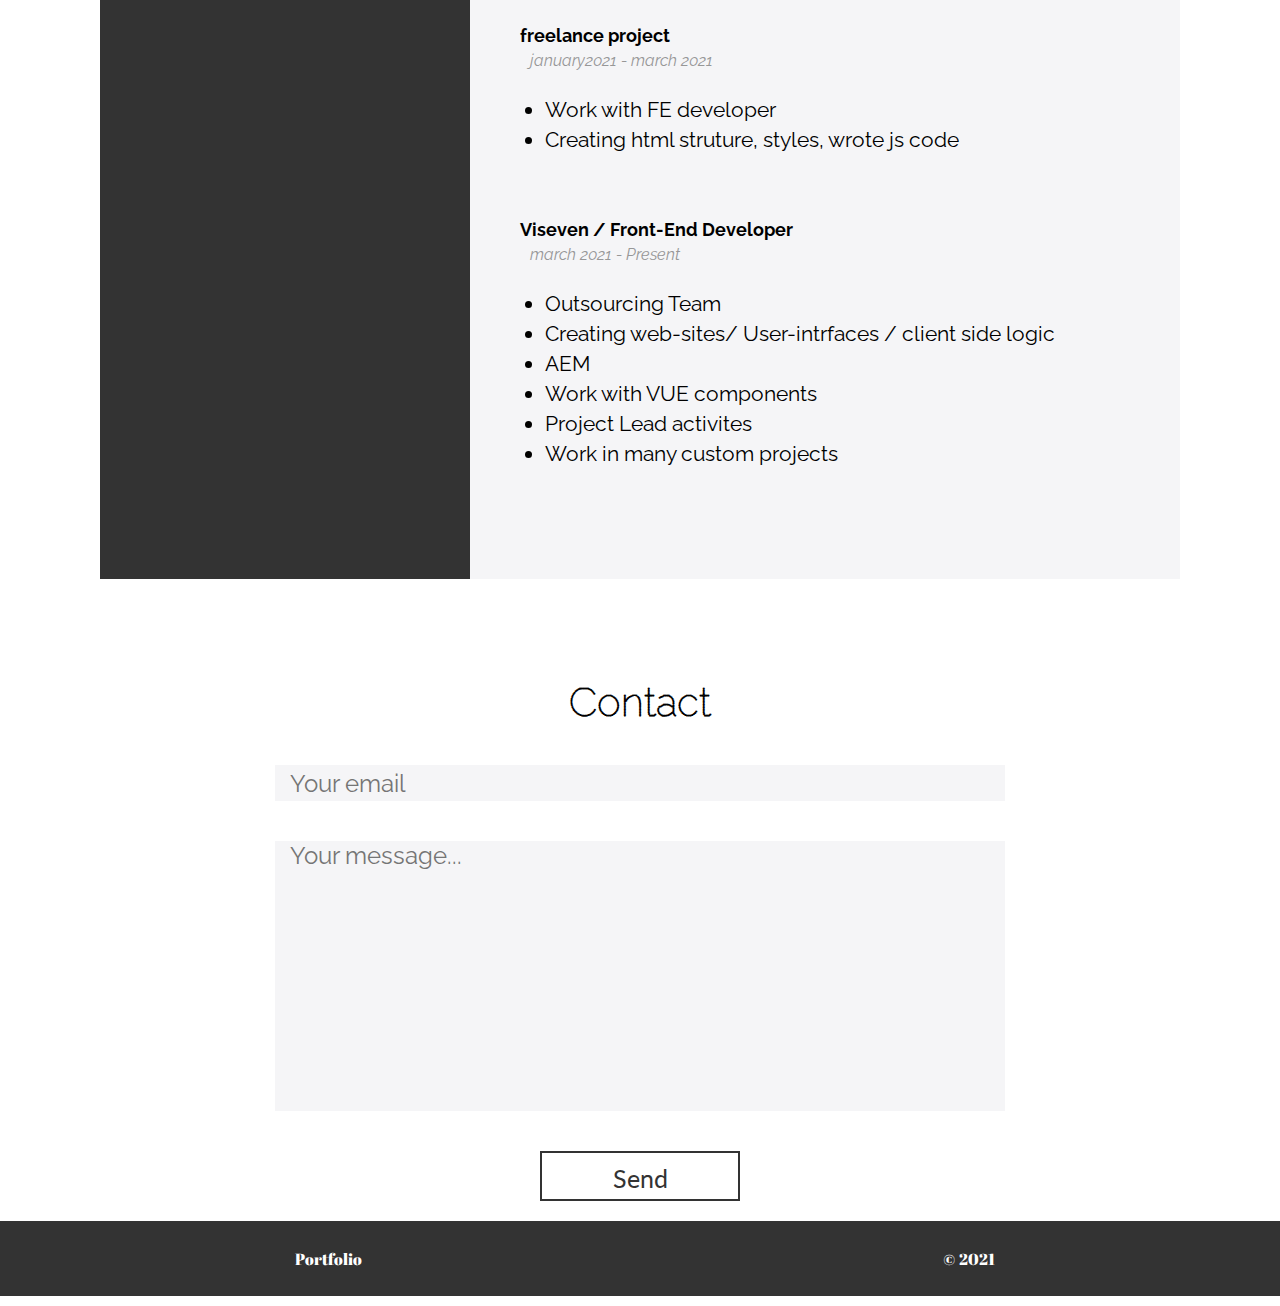
==== commit 875d4782: "update contnet" ====
--- a/index.html
+++ b/index.html
@@ -102,16 +102,16 @@
                     <h3>Hard skills</h3>
                     <ul>
                         <li>HTML5 & CSS3</li>
-                        <li>Sass</li>
+                        <li>Less/Sass</li>
                         <li>Bootstrap</li>
-                        <li>JavaScript (ES6+)</li>
+                        <li>JavaScript</li>
+                        <li>Vue/Vuex/Vuetify</li>
+                        <li>React/Redux</li>
                         <li>jQuery</li>
-                        <li>React.js</li>
-                        <li>AJAX</li>
-                        <li>Gulp</li>
                         <li>Webpack</li>
                         <li>GIT</li>
                         <li>Photoshop/XD</li>
+                        <li>Ability to understand someone else's code.</li>
                     </ul>
                     <h3>Soft skills</h3>
                     <ul>
@@ -165,9 +165,9 @@
                     <span class="grey_italic">october 2020 - january 2021 </span>
                     <img src="/img/academy_logo.svg" id="academy_logo" alt="academy_logo">
                 </div>
-                <h3>Experience in IT</h3>
-                <div class="right_container">
-                    <h4>Site Administrator / uplay.ua</h4>
+                <h3>Experience</h3>
+                <div class="right_container">
+                    <h4>Content-manager (Site Administrator) / uplay.ua</h4>
                     <span class="grey_italic">may 2020- august 2020</span>
                     <ul>
                         <li>Add and update content</li>
@@ -176,8 +176,26 @@
                         <li>SEO (Google Analytics)</li>
                         <li>SMM (Facebook Business manager)</li>
                     </ul>
-
-
+                </div>
+                <div class="right_container">
+                    <h4>freelance project</h4>
+                    <span class="grey_italic">january2021 - march 2021</span>
+                    <ul>
+                        <li>Work with FE developer</li>
+                        <li>Creating html struture, styles, wrote js code</li>
+                    </ul>
+                </div>
+                <div class="right_container">
+                    <h4>Viseven / Front-End Developer</h4>
+                    <span class="grey_italic">march 2021 - Present</span>
+                    <ul>
+                        <li>Outsourcing Team</li>
+                        <li>Creating web-sites/ User-intrfaces / client side logic</li>
+                        <li>AEM</li>
+                        <li>Work with VUE components</li>
+                        <li>Project Lead activites</li>
+                        <li>Work in many custom projects</li>  
+                    </ul>
                 </div>
             </div>
 
@@ -194,6 +212,7 @@
         </div>
     </main>
     <footer><span>Portfolio</span> <span>© 2021</span></footer>
+
     <script src="main_script.js"></script>
     <script src="modal_window.js"></script>
     <script src="slider.js"></script>
